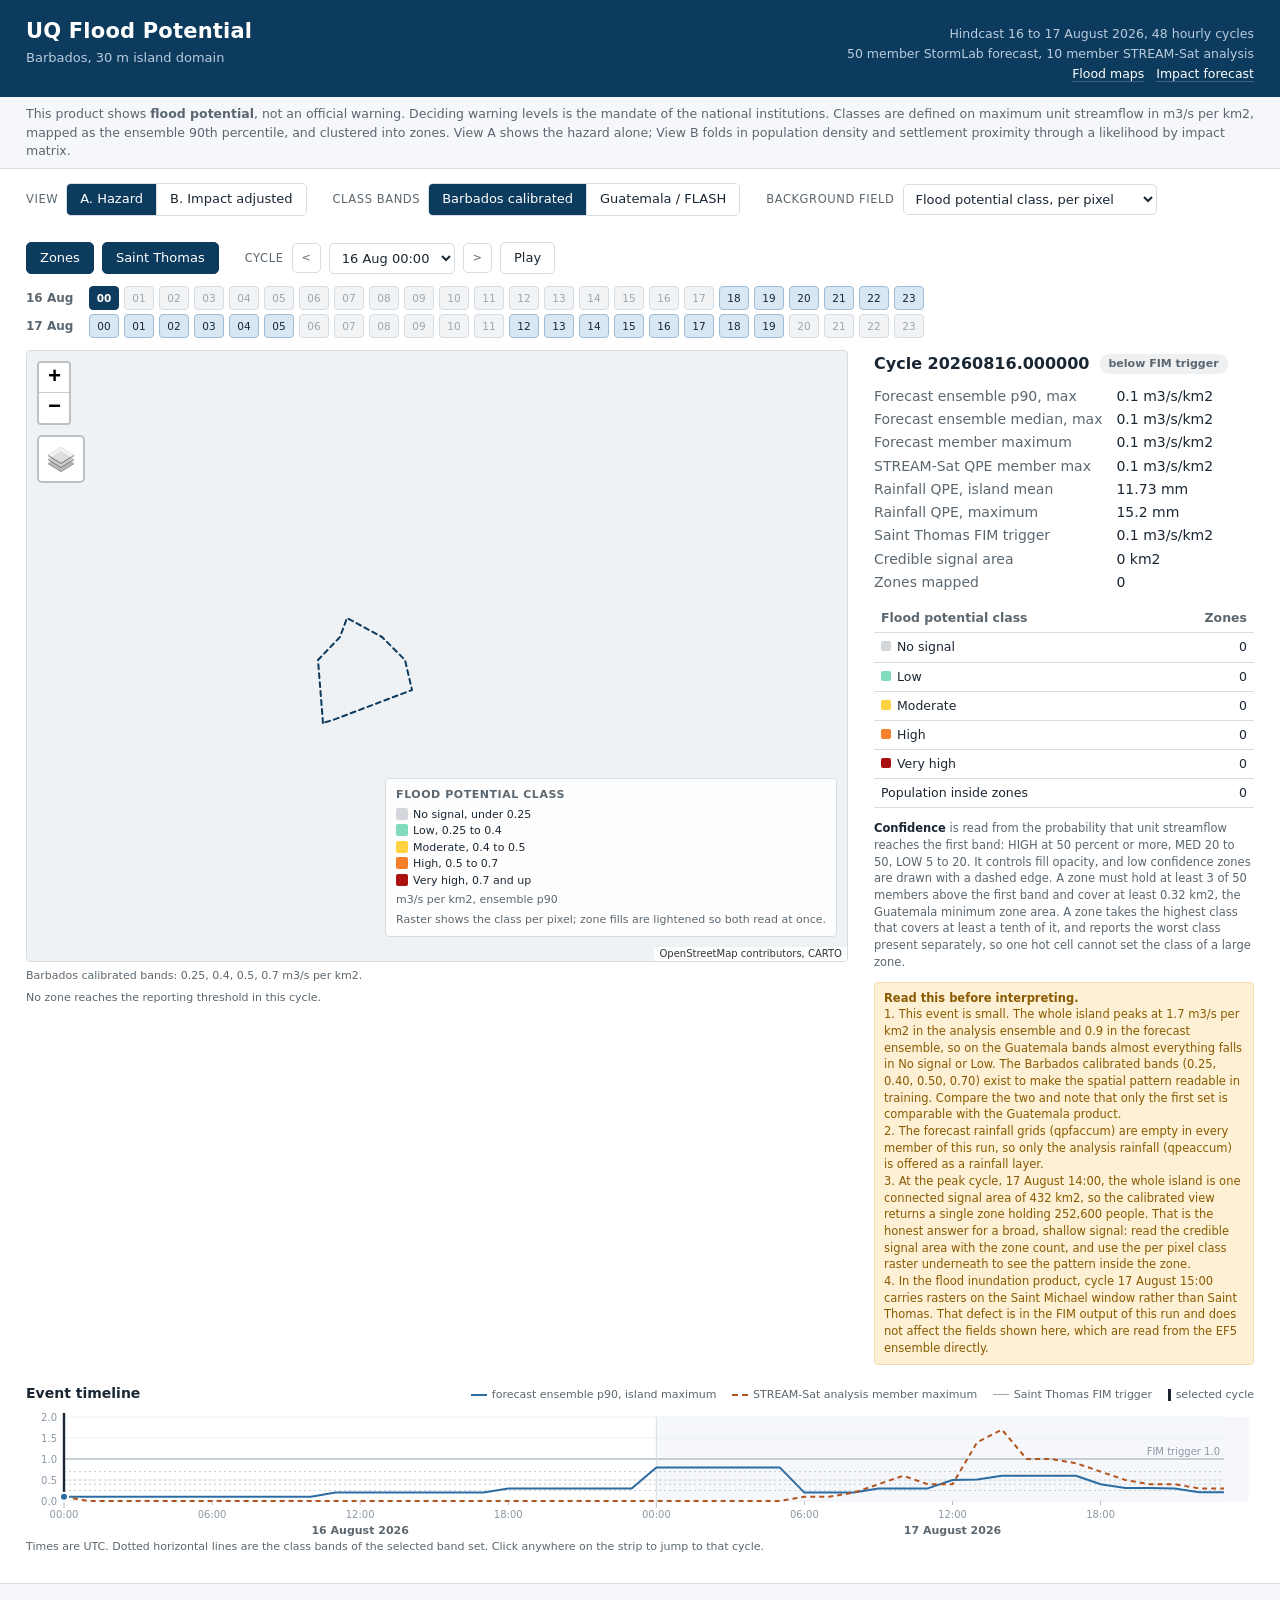
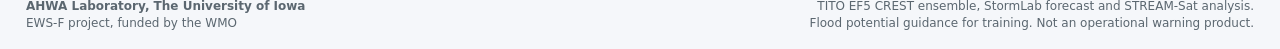
==== index.html @ b2991100 "UQ flood potential viewer, Barbados, hindcast 16 to 17 August 2026" ====
<!DOCTYPE html>
<html lang="en">
<head>
<meta charset="utf-8">
<meta name="viewport" content="width=device-width, initial-scale=1">
<title>UQ Flood Potential. Barbados</title>
<meta name="description" content="Uncertainty quantified flood potential for Barbados from the TITO EF5 ensemble, 16 to 17 August 2026, 30 m island domain. Hazard and impact adjusted views, ensemble percentiles, rainfall and STREAM-Sat analysis layers.">
<link rel="icon" href="data:image/svg+xml,%3Csvg xmlns='http://www.w3.org/2000/svg' viewBox='0 0 16 16'%3E%3Cpath d='M8 1L15 14H1z' fill='%23F4802A'/%3E%3C/svg%3E">
<link rel="stylesheet" href="assets/vendor/leaflet.css">
<link rel="stylesheet" href="assets/css/style.css">
</head>
<body>

<header class="site-head">
  <div class="wrap head-row">
    <div>
      <h1>UQ Flood Potential</h1>
      <p class="head-sub">Barbados, 30 m island domain</p>
    </div>
    <div class="head-meta">
      <span>Hindcast 16 to 17 August 2026, 48 hourly cycles</span>
      <span>50 member StormLab forecast, 10 member STREAM-Sat analysis</span>
      <span><a href="https://ahwalab.github.io/Barbados_fim/">Flood maps</a> &nbsp; <a href="https://ahwalab.github.io/Barbados_IFB/">Impact forecast</a></span>
    </div>
  </div>
</header>

<div class="context-band">
  <div class="wrap">
    This product shows <strong>flood potential</strong>, not an official warning. Deciding
    warning levels is the mandate of the national institutions. Classes are defined on maximum
    unit streamflow in m3/s per km2, mapped as the ensemble 90th percentile, and clustered into
    zones. View A shows the hazard alone; View B folds in population density and settlement
    proximity through a likelihood by impact matrix.
  </div>
</div>

<div class="wrap">
  <section class="controls" aria-label="View controls">
    <div class="ctl-group">
      <span class="ctl-label">View</span>
      <div class="seg" id="seg-view">
        <button data-v="A" class="on">A. Hazard</button>
        <button data-v="B">B. Impact adjusted</button>
      </div>
    </div>
    <div class="ctl-group">
      <span class="ctl-label">Class bands</span>
      <div class="seg" id="seg-band">
        <button data-b="bb" class="on">Barbados calibrated</button>
        <button data-b="gt">Guatemala / FLASH</button>
      </div>
    </div>
    <div class="ctl-group">
      <span class="ctl-label">Background field</span>
      <select id="fieldsel" class="picker" aria-label="Background raster field"></select>
    </div>
    <div class="ctl-group">
      <button class="toggle on" id="zonetoggle">Zones</button>
      <button class="toggle on" id="aoctoggle">Saint Thomas</button>
    </div>
    <div class="ctl-group">
      <span class="ctl-label">Cycle</span>
      <button class="step" id="prev" title="Previous cycle">&lt;</button>
      <select id="cycsel" class="picker" aria-label="Forecast cycle"></select>
      <button class="step" id="next" title="Next cycle">&gt;</button>
      <button class="toggle" id="play">Play</button>
    </div>
  </section>

  <section class="clock" id="clock" aria-label="Cycle picker by day and hour"></section>

  <main class="main">
    <div class="map-col">
      <div class="mapbox" id="mapbox"><div id="map"></div></div>
      <div class="map-caption" id="bandnote"></div>
      <div class="map-caption" id="zonecount"></div>
    </div>

    <aside class="side">
      <div class="cyc-head">
        <h2 id="cyctitle"></h2>
        <span class="badge" id="badge"></span>
      </div>
      <dl class="kv" id="kv"></dl>
      <table class="st" id="sttable"></table>
      <p class="note"><strong>Confidence</strong> is read from the probability that unit
        streamflow reaches the first band: HIGH at 50 percent or more, MED 20 to 50, LOW 5 to 20.
        It controls fill opacity, and low confidence zones are drawn with a dashed edge.
        A zone must hold at least 3 of 50 members above the first band and cover at least
        0.32 km2, the Guatemala minimum zone area. A zone takes the highest class that covers
        at least a tenth of it, and reports the worst class present separately, so one hot cell
        cannot set the class of a large zone.</p>
      <div class="flag">
        <strong>Read this before interpreting.</strong>
        <br>1. This event is small. The whole island peaks at 1.7 m3/s per km2 in the
        analysis ensemble and 0.9 in the forecast ensemble, so on the Guatemala bands almost
        everything falls in No signal or Low. The Barbados calibrated bands
        (0.25, 0.40, 0.50, 0.70) exist to make the spatial pattern readable in training.
        Compare the two and note that only the first set is comparable with the Guatemala
        product.
        <br>2. The forecast rainfall grids (qpfaccum) are empty in every member of this run,
        so only the analysis rainfall (qpeaccum) is offered as a rainfall layer.
        <br>3. At the peak cycle, 17 August 14:00, the whole island is one connected signal
        area of 432 km2, so the calibrated view returns a single zone holding 252,600 people.
        That is the honest answer for a broad, shallow signal: read the credible signal area
        with the zone count, and use the per pixel class raster underneath to see the pattern
        inside the zone.
        <br>4. In the flood inundation product, cycle 17 August 15:00 carries rasters on the
        Saint Michael window rather than Saint Thomas. That defect is in the FIM output of this
        run and does not affect the fields shown here, which are read from the EF5 ensemble
        directly.
      </div>
    </aside>
  </main>

  <section class="timeline">
    <div class="tl-head">
      <h3>Event timeline</h3>
      <span class="tl-key">
        <i class="k-line"></i>forecast ensemble p90, island maximum
        <i class="k-ss"></i>STREAM-Sat analysis member maximum
        <i class="k-trig"></i>Saint Thomas FIM trigger
        <i class="k-cur"></i>selected cycle
      </span>
    </div>
    <div class="stripwrap">
      <svg id="strip" role="img" aria-label="Maximum unit streamflow per forecast cycle"></svg>
      <div class="tooltip" id="tip" style="display:none"></div>
    </div>
    <div class="tl-cap">Times are UTC. Dotted horizontal lines are the class bands of the
      selected band set. Click anywhere on the strip to jump to that cycle.</div>
  </section>
</div>

<footer class="site-foot">
  <div class="wrap foot-row">
    <div>
      <strong>AHWA Laboratory, The University of Iowa</strong><br>
      EWS-F project, funded by the WMO
    </div>
    <div class="foot-right">
      TITO EF5 CREST ensemble, StormLab forecast and STREAM-Sat analysis.<br>
      Flood potential guidance for training. Not an operational warning product.
    </div>
  </div>
</footer>

<script src="assets/vendor/leaflet.js"></script>
<script src="assets/data/cycles.js"></script>
<script src="assets/js/app.js"></script>
</body>
</html>
---- assets/vendor/leaflet.css ----
/* required styles */

.leaflet-pane,
.leaflet-tile,
.leaflet-marker-icon,
.leaflet-marker-shadow,
.leaflet-tile-container,
.leaflet-pane > svg,
.leaflet-pane > canvas,
.leaflet-zoom-box,
.leaflet-image-layer,
.leaflet-layer {
	position: absolute;
	left: 0;
	top: 0;
	}
.leaflet-container {
	overflow: hidden;
	}
.leaflet-tile,
.leaflet-marker-icon,
.leaflet-marker-shadow {
	-webkit-user-select: none;
	   -moz-user-select: none;
	        user-select: none;
	  -webkit-user-drag: none;
	}
/* Prevents IE11 from highlighting tiles in blue */
.leaflet-tile::selection {
	background: transparent;
}
/* Safari renders non-retina tile on retina better with this, but Chrome is worse */
.leaflet-safari .leaflet-tile {
	image-rendering: -webkit-optimize-contrast;
	}
/* hack that prevents hw layers "stretching" when loading new tiles */
.leaflet-safari .leaflet-tile-container {
	width: 1600px;
	height: 1600px;
	-webkit-transform-origin: 0 0;
	}
.leaflet-marker-icon,
.leaflet-marker-shadow {
	display: block;
	}
/* .leaflet-container svg: reset svg max-width decleration shipped in Joomla! (joomla.org) 3.x */
/* .leaflet-container img: map is broken in FF if you have max-width: 100% on tiles */
.leaflet-container .leaflet-overlay-pane svg {
	max-width: none !important;
	max-height: none !important;
	}
.leaflet-container .leaflet-marker-pane img,
.leaflet-container .leaflet-shadow-pane img,
.leaflet-container .leaflet-tile-pane img,
.leaflet-container img.leaflet-image-layer,
.leaflet-container .leaflet-tile {
	max-width: none !important;
	max-height: none !important;
	width: auto;
	padding: 0;
	}

.leaflet-container img.leaflet-tile {
	/* See: https://bugs.chromium.org/p/chromium/issues/detail?id=600120 */
	mix-blend-mode: plus-lighter;
}

.leaflet-container.leaflet-touch-zoom {
	-ms-touch-action: pan-x pan-y;
	touch-action: pan-x pan-y;
	}
.leaflet-container.leaflet-touch-drag {
	-ms-touch-action: pinch-zoom;
	/* Fallback for FF which doesn't support pinch-zoom */
	touch-action: none;
	touch-action: pinch-zoom;
}
.leaflet-container.leaflet-touch-drag.leaflet-touch-zoom {
	-ms-touch-action: none;
	touch-action: none;
}
.leaflet-container {
	-webkit-tap-highlight-color: transparent;
}
.leaflet-container a {
	-webkit-tap-highlight-color: rgba(51, 181, 229, 0.4);
}
.leaflet-tile {
	filter: inherit;
	visibility: hidden;
	}
.leaflet-tile-loaded {
	visibility: inherit;
	}
.leaflet-zoom-box {
	width: 0;
	height: 0;
	-moz-box-sizing: border-box;
	     box-sizing: border-box;
	z-index: 800;
	}
/* workaround for https://bugzilla.mozilla.org/show_bug.cgi?id=888319 */
.leaflet-overlay-pane svg {
	-moz-user-select: none;
	}

.leaflet-pane         { z-index: 400; }

.leaflet-tile-pane    { z-index: 200; }
.leaflet-overlay-pane { z-index: 400; }
.leaflet-shadow-pane  { z-index: 500; }
.leaflet-marker-pane  { z-index: 600; }
.leaflet-tooltip-pane   { z-index: 650; }
.leaflet-popup-pane   { z-index: 700; }

.leaflet-map-pane canvas { z-index: 100; }
.leaflet-map-pane svg    { z-index: 200; }

.leaflet-vml-shape {
	width: 1px;
	height: 1px;
	}
.lvml {
	behavior: url(#default#VML);
	display: inline-block;
	position: absolute;
	}


/* control positioning */

.leaflet-control {
	position: relative;
	z-index: 800;
	pointer-events: visiblePainted; /* IE 9-10 doesn't have auto */
	pointer-events: auto;
	}
.leaflet-top,
.leaflet-bottom {
	position: absolute;
	z-index: 1000;
	pointer-events: none;
	}
.leaflet-top {
	top: 0;
	}
.leaflet-right {
	right: 0;
	}
.leaflet-bottom {
	bottom: 0;
	}
.leaflet-left {
	left: 0;
	}
.leaflet-control {
	float: left;
	clear: both;
	}
.leaflet-right .leaflet-control {
	float: right;
	}
.leaflet-top .leaflet-control {
	margin-top: 10px;
	}
.leaflet-bottom .leaflet-control {
	margin-bottom: 10px;
	}
.leaflet-left .leaflet-control {
	margin-left: 10px;
	}
.leaflet-right .leaflet-control {
	margin-right: 10px;
	}


/* zoom and fade animations */

.leaflet-fade-anim .leaflet-popup {
	opacity: 0;
	-webkit-transition: opacity 0.2s linear;
	   -moz-transition: opacity 0.2s linear;
	        transition: opacity 0.2s linear;
	}
.leaflet-fade-anim .leaflet-map-pane .leaflet-popup {
	opacity: 1;
	}
.leaflet-zoom-animated {
	-webkit-transform-origin: 0 0;
	    -ms-transform-origin: 0 0;
	        transform-origin: 0 0;
	}
svg.leaflet-zoom-animated {
	will-change: transform;
}

.leaflet-zoom-anim .leaflet-zoom-animated {
	-webkit-transition: -webkit-transform 0.25s cubic-bezier(0,0,0.25,1);
	   -moz-transition:    -moz-transform 0.25s cubic-bezier(0,0,0.25,1);
	        transition:         transform 0.25s cubic-bezier(0,0,0.25,1);
	}
.leaflet-zoom-anim .leaflet-tile,
.leaflet-pan-anim .leaflet-tile {
	-webkit-transition: none;
	   -moz-transition: none;
	        transition: none;
	}

.leaflet-zoom-anim .leaflet-zoom-hide {
	visibility: hidden;
	}


/* cursors */

.leaflet-interactive {
	cursor: pointer;
	}
.leaflet-grab {
	cursor: -webkit-grab;
	cursor:    -moz-grab;
	cursor:         grab;
	}
.leaflet-crosshair,
.leaflet-crosshair .leaflet-interactive {
	cursor: crosshair;
	}
.leaflet-popup-pane,
.leaflet-control {
	cursor: auto;
	}
.leaflet-dragging .leaflet-grab,
.leaflet-dragging .leaflet-grab .leaflet-interactive,
.leaflet-dragging .leaflet-marker-draggable {
	cursor: move;
	cursor: -webkit-grabbing;
	cursor:    -moz-grabbing;
	cursor:         grabbing;
	}

/* marker & overlays interactivity */
.leaflet-marker-icon,
.leaflet-marker-shadow,
.leaflet-image-layer,
.leaflet-pane > svg path,
.leaflet-tile-container {
	pointer-events: none;
	}

.leaflet-marker-icon.leaflet-interactive,
.leaflet-image-layer.leaflet-interactive,
.leaflet-pane > svg path.leaflet-interactive,
svg.leaflet-image-layer.leaflet-interactive path {
	pointer-events: visiblePainted; /* IE 9-10 doesn't have auto */
	pointer-events: auto;
	}

/* visual tweaks */

.leaflet-container {
	background: #ddd;
	outline-offset: 1px;
	}
.leaflet-container a {
	color: #0078A8;
	}
.leaflet-zoom-box {
	border: 2px dotted #38f;
	background: rgba(255,255,255,0.5);
	}


/* general typography */
.leaflet-container {
	font-family: "Helvetica Neue", Arial, Helvetica, sans-serif;
	font-size: 12px;
	font-size: 0.75rem;
	line-height: 1.5;
	}


/* general toolbar styles */

.leaflet-bar {
	box-shadow: 0 1px 5px rgba(0,0,0,0.65);
	border-radius: 4px;
	}
.leaflet-bar a {
	background-color: #fff;
	border-bottom: 1px solid #ccc;
	width: 26px;
	height: 26px;
	line-height: 26px;
	display: block;
	text-align: center;
	text-decoration: none;
	color: black;
	}
.leaflet-bar a,
.leaflet-control-layers-toggle {
	background-position: 50% 50%;
	background-repeat: no-repeat;
	display: block;
	}
.leaflet-bar a:hover,
.leaflet-bar a:focus {
	background-color: #f4f4f4;
	}
.leaflet-bar a:first-child {
	border-top-left-radius: 4px;
	border-top-right-radius: 4px;
	}
.leaflet-bar a:last-child {
	border-bottom-left-radius: 4px;
	border-bottom-right-radius: 4px;
	border-bottom: none;
	}
.leaflet-bar a.leaflet-disabled {
	cursor: default;
	background-color: #f4f4f4;
	color: #bbb;
	}

.leaflet-touch .leaflet-bar a {
	width: 30px;
	height: 30px;
	line-height: 30px;
	}
.leaflet-touch .leaflet-bar a:first-child {
	border-top-left-radius: 2px;
	border-top-right-radius: 2px;
	}
.leaflet-touch .leaflet-bar a:last-child {
	border-bottom-left-radius: 2px;
	border-bottom-right-radius: 2px;
	}

/* zoom control */

.leaflet-control-zoom-in,
.leaflet-control-zoom-out {
	font: bold 18px 'Lucida Console', Monaco, monospace;
	text-indent: 1px;
	}

.leaflet-touch .leaflet-control-zoom-in, .leaflet-touch .leaflet-control-zoom-out  {
	font-size: 22px;
	}


/* layers control */

.leaflet-control-layers {
	box-shadow: 0 1px 5px rgba(0,0,0,0.4);
	background: #fff;
	border-radius: 5px;
	}
.leaflet-control-layers-toggle {
	background-image: url(images/layers.png);
	width: 36px;
	height: 36px;
	}
.leaflet-retina .leaflet-control-layers-toggle {
	background-image: url(images/layers-2x.png);
	background-size: 26px 26px;
	}
.leaflet-touch .leaflet-control-layers-toggle {
	width: 44px;
	height: 44px;
	}
.leaflet-control-layers .leaflet-control-layers-list,
.leaflet-control-layers-expanded .leaflet-control-layers-toggle {
	display: none;
	}
.leaflet-control-layers-expanded .leaflet-control-layers-list {
	display: block;
	position: relative;
	}
.leaflet-control-layers-expanded {
	padding: 6px 10px 6px 6px;
	color: #333;
	background: #fff;
	}
.leaflet-control-layers-scrollbar {
	overflow-y: scroll;
	overflow-x: hidden;
	padding-right: 5px;
	}
.leaflet-control-layers-selector {
	margin-top: 2px;
	position: relative;
	top: 1px;
	}
.leaflet-control-layers label {
	display: block;
	font-size: 13px;
	font-size: 1.08333em;
	}
.leaflet-control-layers-separator {
	height: 0;
	border-top: 1px solid #ddd;
	margin: 5px -10px 5px -6px;
	}

/* Default icon URLs */
.leaflet-default-icon-path { /* used only in path-guessing heuristic, see L.Icon.Default */
	background-image: url(images/marker-icon.png);
	}


/* attribution and scale controls */

.leaflet-container .leaflet-control-attribution {
	background: #fff;
	background: rgba(255, 255, 255, 0.8);
	margin: 0;
	}
.leaflet-control-attribution,
.leaflet-control-scale-line {
	padding: 0 5px;
	color: #333;
	line-height: 1.4;
	}
.leaflet-control-attribution a {
	text-decoration: none;
	}
.leaflet-control-attribution a:hover,
.leaflet-control-attribution a:focus {
	text-decoration: underline;
	}
.leaflet-attribution-flag {
	display: inline !important;
	vertical-align: baseline !important;
	width: 1em;
	height: 0.6669em;
	}
.leaflet-left .leaflet-control-scale {
	margin-left: 5px;
	}
.leaflet-bottom .leaflet-control-scale {
	margin-bottom: 5px;
	}
.leaflet-control-scale-line {
	border: 2px solid #777;
	border-top: none;
	line-height: 1.1;
	padding: 2px 5px 1px;
	white-space: nowrap;
	-moz-box-sizing: border-box;
	     box-sizing: border-box;
	background: rgba(255, 255, 255, 0.8);
	text-shadow: 1px 1px #fff;
	}
.leaflet-control-scale-line:not(:first-child) {
	border-top: 2px solid #777;
	border-bottom: none;
	margin-top: -2px;
	}
.leaflet-control-scale-line:not(:first-child):not(:last-child) {
	border-bottom: 2px solid #777;
	}

.leaflet-touch .leaflet-control-attribution,
.leaflet-touch .leaflet-control-layers,
.leaflet-touch .leaflet-bar {
	box-shadow: none;
	}
.leaflet-touch .leaflet-control-layers,
.leaflet-touch .leaflet-bar {
	border: 2px solid rgba(0,0,0,0.2);
	background-clip: padding-box;
	}


/* popup */

.leaflet-popup {
	position: absolute;
	text-align: center;
	margin-bottom: 20px;
	}
.leaflet-popup-content-wrapper {
	padding: 1px;
	text-align: left;
	border-radius: 12px;
	}
.leaflet-popup-content {
	margin: 13px 24px 13px 20px;
	line-height: 1.3;
	font-size: 13px;
	font-size: 1.08333em;
	min-height: 1px;
	}
.leaflet-popup-content p {
	margin: 17px 0;
	margin: 1.3em 0;
	}
.leaflet-popup-tip-container {
	width: 40px;
	height: 20px;
	position: absolute;
	left: 50%;
	margin-top: -1px;
	margin-left: -20px;
	overflow: hidden;
	pointer-events: none;
	}
.leaflet-popup-tip {
	width: 17px;
	height: 17px;
	padding: 1px;

	margin: -10px auto 0;
	pointer-events: auto;

	-webkit-transform: rotate(45deg);
	   -moz-transform: rotate(45deg);
	    -ms-transform: rotate(45deg);
	        transform: rotate(45deg);
	}
.leaflet-popup-content-wrapper,
.leaflet-popup-tip {
	background: white;
	color: #333;
	box-shadow: 0 3px 14px rgba(0,0,0,0.4);
	}
.leaflet-container a.leaflet-popup-close-button {
	position: absolute;
	top: 0;
	right: 0;
	border: none;
	text-align: center;
	width: 24px;
	height: 24px;
	font: 16px/24px Tahoma, Verdana, sans-serif;
	color: #757575;
	text-decoration: none;
	background: transparent;
	}
.leaflet-container a.leaflet-popup-close-button:hover,
.leaflet-container a.leaflet-popup-close-button:focus {
	color: #585858;
	}
.leaflet-popup-scrolled {
	overflow: auto;
	}

.leaflet-oldie .leaflet-popup-content-wrapper {
	-ms-zoom: 1;
	}
.leaflet-oldie .leaflet-popup-tip {
	width: 24px;
	margin: 0 auto;

	-ms-filter: "progid:DXImageTransform.Microsoft.Matrix(M11=0.70710678, M12=0.70710678, M21=-0.70710678, M22=0.70710678)";
	filter: progid:DXImageTransform.Microsoft.Matrix(M11=0.70710678, M12=0.70710678, M21=-0.70710678, M22=0.70710678);
	}

.leaflet-oldie .leaflet-control-zoom,
.leaflet-oldie .leaflet-control-layers,
.leaflet-oldie .leaflet-popup-content-wrapper,
.leaflet-oldie .leaflet-popup-tip {
	border: 1px solid #999;
	}


/* div icon */

.leaflet-div-icon {
	background: #fff;
	border: 1px solid #666;
	}


/* Tooltip */
/* Base styles for the element that has a tooltip */
.leaflet-tooltip {
	position: absolute;
	padding: 6px;
	background-color: #fff;
	border: 1px solid #fff;
	border-radius: 3px;
	color: #222;
	white-space: nowrap;
	-webkit-user-select: none;
	-moz-user-select: none;
	-ms-user-select: none;
	user-select: none;
	pointer-events: none;
	box-shadow: 0 1px 3px rgba(0,0,0,0.4);
	}
.leaflet-tooltip.leaflet-interactive {
	cursor: pointer;
	pointer-events: auto;
	}
.leaflet-tooltip-top:before,
.leaflet-tooltip-bottom:before,
.leaflet-tooltip-left:before,
.leaflet-tooltip-right:before {
	position: absolute;
	pointer-events: none;
	border: 6px solid transparent;
	background: transparent;
	content: "";
	}

/* Directions */

.leaflet-tooltip-bottom {
	margin-top: 6px;
}
.leaflet-tooltip-top {
	margin-top: -6px;
}
.leaflet-tooltip-bottom:before,
.leaflet-tooltip-top:before {
	left: 50%;
	margin-left: -6px;
	}
.leaflet-tooltip-top:before {
	bottom: 0;
	margin-bottom: -12px;
	border-top-color: #fff;
	}
.leaflet-tooltip-bottom:before {
	top: 0;
	margin-top: -12px;
	margin-left: -6px;
	border-bottom-color: #fff;
	}
.leaflet-tooltip-left {
	margin-left: -6px;
}
.leaflet-tooltip-right {
	margin-left: 6px;
}
.leaflet-tooltip-left:before,
.leaflet-tooltip-right:before {
	top: 50%;
	margin-top: -6px;
	}
.leaflet-tooltip-left:before {
	right: 0;
	margin-right: -12px;
	border-left-color: #fff;
	}
.leaflet-tooltip-right:before {
	left: 0;
	margin-left: -12px;
	border-right-color: #fff;
	}

/* Printing */

@media print {
	/* Prevent printers from removing background-images of controls. */
	.leaflet-control {
		-webkit-print-color-adjust: exact;
		print-color-adjust: exact;
		}
	}
---- assets/css/style.css ----
/* Barbados viewers. Plain, quiet design: the maps carry the color.
   Shared base stylesheet, copied into each of the three viewer folders. */

:root {
  --navy: #0d3b5e;
  --blue: #2b6ca3;
  --ink: #1a2733;
  --mute: #5b6770;
  --line: #d4dce4;
  --panel: #f5f7fa;
  --surface: #ffffff;
  --wet: #d9e7f3;
  --wet-line: #9dbcd8;
}

* { box-sizing: border-box; }

body {
  margin: 0;
  font-family: "Segoe UI", system-ui, -apple-system, Roboto, "Helvetica Neue", Arial, sans-serif;
  color: var(--ink);
  background: var(--surface);
  font-size: 14px;
  line-height: 1.45;
}

.wrap { max-width: 1440px; margin: 0 auto; padding: 0 26px; }

/* header */
.site-head { background: var(--navy); color: #fff; }
.head-row { display: flex; justify-content: space-between; align-items: baseline;
  gap: 18px; flex-wrap: wrap; padding-top: 16px; padding-bottom: 14px; }
.site-head h1 { margin: 0; font-size: 21px; font-weight: 600; letter-spacing: 0.2px; }
.head-sub { margin: 3px 0 0; font-size: 13px; color: #b9cbdc; }
.head-meta { text-align: right; font-size: 12.5px; color: #b9cbdc; display: flex;
  flex-direction: column; gap: 2px; }
.head-meta a { color: #fff; text-decoration: none; border-bottom: 1px solid #3d6485; }
.head-meta a:hover { border-color: #fff; }

.context-band { background: var(--panel); border-bottom: 1px solid var(--line);
  font-size: 12.5px; color: var(--mute); }
.context-band .wrap { padding-top: 8px; padding-bottom: 8px; }

/* controls */
.controls { display: flex; gap: 26px; align-items: center; flex-wrap: wrap;
  padding: 14px 0 10px; }
.ctl-group { display: flex; gap: 8px; align-items: center; }
.ctl-label { font-size: 11.5px; color: var(--mute); text-transform: uppercase;
  letter-spacing: 0.05em; }
.seg { display: inline-flex; border: 1px solid var(--line); border-radius: 5px; overflow: hidden; }
.seg button { border: 0; background: var(--surface); color: var(--ink); padding: 6px 13px;
  font: inherit; font-size: 13px; cursor: pointer; border-right: 1px solid var(--line); }
.seg button:last-child { border-right: 0; }
.seg button:hover { background: var(--panel); }
.seg button.on { background: var(--navy); color: #fff; }
.seg button:disabled { color: #b3bcc4; cursor: not-allowed; background: #fafbfc; }
.toggle, .step { border: 1px solid var(--line); background: var(--surface); color: var(--ink);
  padding: 6px 13px; border-radius: 5px; font: inherit; font-size: 13px; cursor: pointer; }
.toggle:hover, .step:hover { background: var(--panel); }
.toggle.on { background: var(--navy); border-color: var(--navy); color: #fff; }
.toggle.muted { color: #8b98a5; }
.step { padding: 6px 9px; font-size: 11px; color: var(--mute); }
select.picker { border: 1px solid var(--line); border-radius: 5px; padding: 6px 8px;
  font: inherit; font-size: 13px; background: var(--surface); color: var(--ink); }

/* day and hour picker */
.clock { padding: 2px 0 8px; }
.dayrow { display: flex; align-items: center; gap: 5px; margin-bottom: 4px; }
.dayrow .day { width: 58px; font-size: 12px; color: var(--mute); font-weight: 600; }
.chip { width: 30px; height: 24px; border: 1px solid var(--line); border-radius: 4px;
  font-size: 10.5px; display: flex; align-items: center; justify-content: center;
  cursor: pointer; background: var(--surface); user-select: none; }
.chip:hover { border-color: var(--blue); }
.chip.quiet { background: #f1f3f5; color: #9aa7b3; }
.chip.wet { background: var(--wet); border-color: var(--wet-line); }
.chip.sel { background: var(--navy); border-color: var(--navy); color: #fff; font-weight: 700; }
.chip.gap { visibility: hidden; }

/* main layout */
.main { display: flex; gap: 26px; align-items: flex-start; padding-bottom: 6px; }
.map-col { flex: 1 1 620px; min-width: 380px; }
.mapbox { position: relative; border: 1px solid var(--line); border-radius: 4px;
  overflow: hidden; background: #eef2f5; height: min(68vh, 720px); }
#map { position: absolute; inset: 0; }
.quiet-msg { position: absolute; inset: 0; z-index: 500; display: flex; align-items: center;
  justify-content: center; color: var(--mute); font-size: 15px;
  background: rgba(244,246,248,0.93); padding: 0 30px; text-align: center; }
.map-caption { font-size: 11px; color: var(--mute); margin-top: 6px; }

/* side panel */
.side { flex: 0 1 380px; min-width: 300px; }
.cyc-head { display: flex; align-items: center; gap: 10px; margin: 2px 0 10px; }
.cyc-head h2 { font-size: 16px; margin: 0; font-weight: 600; }
.badge { font-size: 11px; padding: 2px 9px; border-radius: 9px; font-weight: 600; }
.badge.trig { background: #e3edf6; color: var(--navy); }
.badge.quiet { background: #eef0f2; color: var(--mute); }
.badge.warn { background: #fdf0d5; color: #8a5b00; }
.kv { display: grid; grid-template-columns: auto 1fr; gap: 3px 14px; margin: 0 0 12px; }
.kv dt { color: var(--mute); }
.kv dd { margin: 0; font-variant-numeric: tabular-nums; }
table.st { border-collapse: collapse; width: 100%; font-size: 12.5px; margin-bottom: 12px; }
table.st th, table.st td { border-bottom: 1px solid var(--line); padding: 5px 7px;
  text-align: right; font-variant-numeric: tabular-nums; }
table.st th:first-child, table.st td:first-child { text-align: left; }
table.st th { color: var(--mute); font-weight: 600; }
table.st tr.on td { background: var(--panel); font-weight: 600; }
.legend { display: flex; gap: 10px; flex-wrap: wrap; font-size: 11px; color: var(--mute);
  margin-bottom: 8px; }
.legend i { display: inline-block; width: 11px; height: 11px; border-radius: 2px;
  margin-right: 4px; vertical-align: -1px; }
.legend i.ring { border: 2px solid #111; background: #fff; border-radius: 50%;
  width: 8px; height: 8px; }
.legend i.dash { border-top: 2px dashed #0d3b5e; height: 0; width: 16px; border-radius: 0;
  vertical-align: 3px; }
.note { font-size: 11.5px; color: var(--mute); margin-top: 10px; }
.note strong { color: var(--ink); }
.flag { font-size: 11.5px; color: #8a5b00; background: #fdf0d5; border: 1px solid #f0dcae;
  border-radius: 4px; padding: 7px 9px; margin-top: 10px; }

/* timeline */
.timeline { padding: 12px 0 20px; }
.tl-head { display: flex; justify-content: space-between; align-items: baseline;
  gap: 14px; flex-wrap: wrap; margin-bottom: 4px; }
.tl-head h3 { font-size: 14px; margin: 0; font-weight: 600; }
.tl-key { font-size: 11px; color: var(--mute); }
.tl-key i { display: inline-block; vertical-align: middle; margin: 0 5px 0 12px; }
.tl-key i.k-line { width: 16px; height: 0; border-top: 2px solid var(--blue); }
.tl-key i.k-ss { width: 16px; height: 0; border-top: 2px dashed #b3541e; }
.tl-key i.k-trig { width: 16px; height: 0; border-top: 1px solid #9aa7b3; }
.tl-key i.k-cur { width: 0; height: 12px; border-left: 3px solid var(--ink); }
.stripwrap { position: relative; }
svg#strip { width: 100%; height: 130px; display: block; cursor: pointer; }
.tooltip { position: absolute; background: var(--ink); color: #fff; font-size: 11.5px;
  padding: 5px 9px; border-radius: 4px; pointer-events: none; white-space: nowrap;
  transform: translate(-50%, -110%); z-index: 900; }
.tl-cap { font-size: 11px; color: var(--mute); margin-top: 2px; }

/* footer */
.site-foot { border-top: 1px solid var(--line); background: var(--panel);
  margin-top: 8px; font-size: 12px; color: var(--mute); }
.foot-row { display: flex; justify-content: space-between; gap: 18px; flex-wrap: wrap;
  padding-top: 14px; padding-bottom: 16px; }
.foot-right { text-align: right; }

/* landing page */
.landing-body { display: flex; flex-direction: column; min-height: 100vh; }
.landing { flex: 1 0 auto; padding-top: 34px; padding-bottom: 30px; max-width: 1080px; }
.landing-intro { font-size: 15px; color: var(--ink); margin: 0 0 22px; max-width: 820px; }
.portal-grid { display: flex; gap: 22px; flex-wrap: wrap; margin: 8px 0 22px; }
.portal-card { flex: 1 1 300px; border: 1px solid var(--line); border-radius: 6px;
  padding: 22px 24px 18px; text-decoration: none; color: var(--ink);
  background: var(--surface); display: flex; flex-direction: column; gap: 7px; }
.portal-card:hover { border-color: var(--blue); background: #fbfcfe; }
.portal-lang { font-size: 12px; color: var(--mute); text-transform: uppercase;
  letter-spacing: 0.08em; font-weight: 600; }
.portal-title { font-size: 19px; font-weight: 600; color: var(--navy); }
.portal-desc { font-size: 13px; color: var(--mute); }
.portal-go { margin-top: 10px; align-self: flex-start; background: var(--navy);
  color: #fff; font-size: 13px; font-weight: 600; padding: 7px 22px; border-radius: 5px; }
.portal-card:hover .portal-go { background: var(--blue); }
.landing-note { font-size: 12px; color: var(--mute); max-width: 860px; }
.landing-foot { margin-top: 0; }
.doc { max-width: 860px; }
.doc h2 { font-size: 17px; margin: 26px 0 6px; }
.doc h3 { font-size: 14px; margin: 18px 0 4px; }
.doc table { border-collapse: collapse; width: 100%; font-size: 13px; margin: 10px 0; }
.doc th, .doc td { border: 1px solid var(--line); padding: 5px 8px; text-align: left; }
.doc th { background: var(--panel); font-weight: 600; }

/* leaflet trims, ASCII only in the interface */
.leaflet-container { font-family: inherit; font-size: 12px; background: #eef2f5; }
.leaflet-control-attribution { font-size: 10px; }
.leaflet-popup-content { margin: 10px 12px; font-size: 12.5px; }
.leaflet-popup-content b { color: var(--navy); }
.leaflet-popup-content table { border-collapse: collapse; margin-top: 5px; }
.leaflet-popup-content td { padding: 1px 8px 1px 0; }
.map-legend { background: rgba(255,255,255,0.92); padding: 8px 10px; border-radius: 4px;
  border: 1px solid var(--line); font-size: 11px; line-height: 1.5; color: var(--ink); }
.map-legend b { display: block; margin-bottom: 3px; font-size: 11px; color: var(--mute);
  text-transform: uppercase; letter-spacing: 0.05em; }
.map-legend i { display: inline-block; width: 12px; height: 12px; margin-right: 5px;
  vertical-align: -2px; border-radius: 2px; }

@media (max-width: 980px) {
  .main { flex-direction: column; }
  .map-col, .side { width: 100%; max-width: none; }
  .head-meta, .foot-right { text-align: left; }
}

/* keep 30 m cells crisp when zoomed in */
img.leaflet-image-layer { image-rendering: pixelated; image-rendering: crisp-edges; }
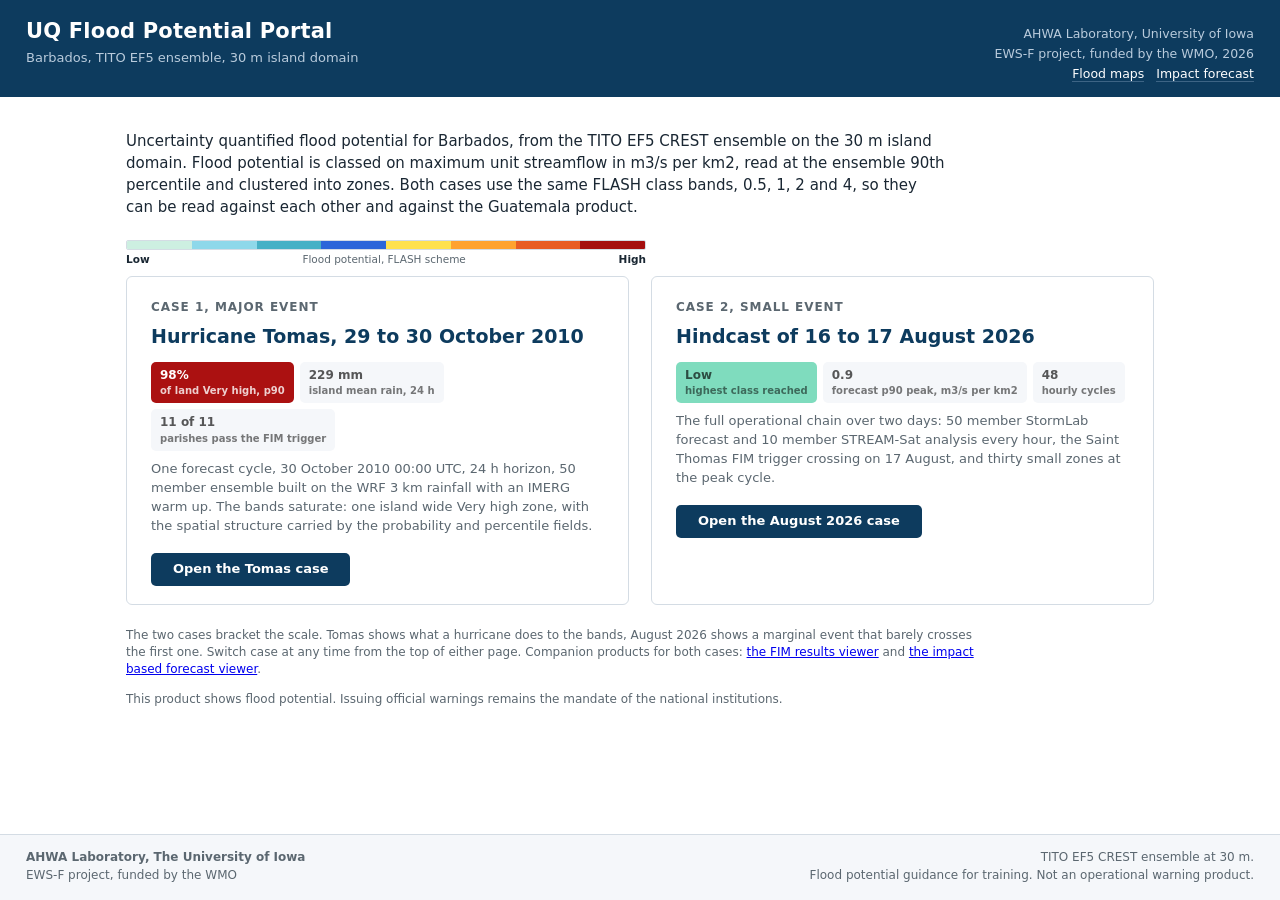
==== commit 0c26c4b5: "Two event site: Hurricane Tomas 2010 added, August 2026 kept, FLASH scale for both" ====
--- a/index.html
+++ b/index.html
@@ -3,151 +3,103 @@
 <head>
 <meta charset="utf-8">
 <meta name="viewport" content="width=device-width, initial-scale=1">
-<title>UQ Flood Potential. Barbados</title>
-<meta name="description" content="Uncertainty quantified flood potential for Barbados from the TITO EF5 ensemble, 16 to 17 August 2026, 30 m island domain. Hazard and impact adjusted views, ensemble percentiles, rainfall and STREAM-Sat analysis layers.">
+<title>UQ Flood Potential Portal. Barbados</title>
+<meta name="description" content="Uncertainty quantified flood potential products for Barbados from the TITO EF5 ensemble at 30 m. Two demonstration cases: the hindcast of 16 to 17 August 2026 and Hurricane Tomas, 29 to 30 October 2010.">
 <link rel="icon" href="data:image/svg+xml,%3Csvg xmlns='http://www.w3.org/2000/svg' viewBox='0 0 16 16'%3E%3Cpath d='M8 1L15 14H1z' fill='%23F4802A'/%3E%3C/svg%3E">
-<link rel="stylesheet" href="assets/vendor/leaflet.css">
 <link rel="stylesheet" href="assets/css/style.css">
+<script>
+/* Links saved before the site carried two events point at the August 2026 cycles.
+   Forward them to that event so they keep working. */
+if (location.hash && location.hash.indexOf("c=2026") !== -1) {
+  location.replace("aug2026/" + location.hash);
+}
+</script>
 </head>
-<body>
+<body class="landing-body">
 
 <header class="site-head">
   <div class="wrap head-row">
     <div>
-      <h1>UQ Flood Potential</h1>
-      <p class="head-sub">Barbados, 30 m island domain</p>
+      <h1>UQ Flood Potential Portal</h1>
+      <p class="head-sub">Barbados, TITO EF5 ensemble, 30 m island domain</p>
     </div>
     <div class="head-meta">
-      <span>Hindcast 16 to 17 August 2026, 48 hourly cycles</span>
-      <span>50 member StormLab forecast, 10 member STREAM-Sat analysis</span>
+      <span>AHWA Laboratory, University of Iowa</span>
+      <span>EWS-F project, funded by the WMO, 2026</span>
       <span><a href="https://ahwalab.github.io/Barbados_fim/">Flood maps</a> &nbsp; <a href="https://ahwalab.github.io/Barbados_IFB/">Impact forecast</a></span>
     </div>
   </div>
 </header>
 
-<div class="context-band">
-  <div class="wrap">
-    This product shows <strong>flood potential</strong>, not an official warning. Deciding
-    warning levels is the mandate of the national institutions. Classes are defined on maximum
-    unit streamflow in m3/s per km2, mapped as the ensemble 90th percentile, and clustered into
-    zones. View A shows the hazard alone; View B folds in population density and settlement
-    proximity through a likelihood by impact matrix.
+<div class="wrap landing">
+  <p class="landing-intro">
+    Uncertainty quantified flood potential for Barbados, from the TITO EF5 CREST ensemble on the
+    30 m island domain. Flood potential is classed on maximum unit streamflow in m3/s per km2,
+    read at the ensemble 90th percentile and clustered into zones. Both cases use the same
+    FLASH class bands, 0.5, 1, 2 and 4, so they can be read against each other and against
+    the Guatemala product.
+  </p>
+
+  <div class="flashbar">
+    <div style="background:#CDEFE1"></div><div style="background:#8ED8EA"></div><div style="background:#46B0C6"></div><div style="background:#2B66D9"></div>
+    <div style="background:#FFE14D"></div><div style="background:#FFA22E"></div><div style="background:#E85C22"></div><div style="background:#A50F0F"></div>
   </div>
+  <div class="flashlabels"><b>Low</b><span>Flood potential, FLASH scheme</span><b>High</b></div>
+
+  <div class="portal-grid">
+    <a class="portal-card" href="tomas2010/" id="card-tomas">
+      <span class="portal-lang">Case 1, major event</span>
+      <span class="portal-title">Hurricane Tomas, 29 to 30 October 2010</span>
+      <span class="stats">
+        <span class="stat" style="background:#AB1111;color:#fff">98%<small>of land Very high, p90</small></span>
+        <span class="stat">229 mm<small>island mean rain, 24 h</small></span>
+        <span class="stat">11 of 11<small>parishes pass the FIM trigger</small></span>
+      </span>
+      <span class="portal-desc">One forecast cycle, 30 October 2010 00:00 UTC, 24 h horizon,
+        50 member ensemble built on the WRF 3 km rainfall with an IMERG warm up. The bands
+        saturate: one island wide Very high zone, with the spatial structure carried by the
+        probability and percentile fields.</span>
+      <span class="portal-go">Open the Tomas case</span>
+    </a>
+    <a class="portal-card" href="aug2026/" id="card-aug">
+      <span class="portal-lang">Case 2, small event</span>
+      <span class="portal-title">Hindcast of 16 to 17 August 2026</span>
+      <span class="stats">
+        <span class="stat" style="background:#7FDCBE">Low<small>highest class reached</small></span>
+        <span class="stat">0.9<small>forecast p90 peak, m3/s per km2</small></span>
+        <span class="stat">48<small>hourly cycles</small></span>
+      </span>
+      <span class="portal-desc">The full operational chain over two days: 50 member StormLab
+        forecast and 10 member STREAM-Sat analysis every hour, the Saint Thomas FIM trigger
+        crossing on 17 August, and thirty small zones at the peak cycle.</span>
+      <span class="portal-go">Open the August 2026 case</span>
+    </a>
+  </div>
+
+  <p class="landing-note">
+    The two cases bracket the scale. Tomas shows what a hurricane does to the bands, August 2026
+    shows a marginal event that barely crosses the first one. Switch case at any time from the
+    top of either page. Companion products for both cases:
+    <a href="https://ahwalab.github.io/Barbados_fim/">the FIM results viewer</a> and
+    <a href="https://ahwalab.github.io/Barbados_IFB/">the impact based forecast viewer</a>.
+  </p>
+  <p class="landing-note">
+    This product shows flood potential. Issuing official warnings remains the mandate of the
+    national institutions.
+  </p>
 </div>
 
-<div class="wrap">
-  <section class="controls" aria-label="View controls">
-    <div class="ctl-group">
-      <span class="ctl-label">View</span>
-      <div class="seg" id="seg-view">
-        <button data-v="A" class="on">A. Hazard</button>
-        <button data-v="B">B. Impact adjusted</button>
-      </div>
-    </div>
-    <div class="ctl-group">
-      <span class="ctl-label">Class bands</span>
-      <div class="seg" id="seg-band">
-        <button data-b="bb" class="on">Barbados calibrated</button>
-        <button data-b="gt">Guatemala / FLASH</button>
-      </div>
-    </div>
-    <div class="ctl-group">
-      <span class="ctl-label">Background field</span>
-      <select id="fieldsel" class="picker" aria-label="Background raster field"></select>
-    </div>
-    <div class="ctl-group">
-      <button class="toggle on" id="zonetoggle">Zones</button>
-      <button class="toggle on" id="aoctoggle">Saint Thomas</button>
-    </div>
-    <div class="ctl-group">
-      <span class="ctl-label">Cycle</span>
-      <button class="step" id="prev" title="Previous cycle">&lt;</button>
-      <select id="cycsel" class="picker" aria-label="Forecast cycle"></select>
-      <button class="step" id="next" title="Next cycle">&gt;</button>
-      <button class="toggle" id="play">Play</button>
-    </div>
-  </section>
-
-  <section class="clock" id="clock" aria-label="Cycle picker by day and hour"></section>
-
-  <main class="main">
-    <div class="map-col">
-      <div class="mapbox" id="mapbox"><div id="map"></div></div>
-      <div class="map-caption" id="bandnote"></div>
-      <div class="map-caption" id="zonecount"></div>
-    </div>
-
-    <aside class="side">
-      <div class="cyc-head">
-        <h2 id="cyctitle"></h2>
-        <span class="badge" id="badge"></span>
-      </div>
-      <dl class="kv" id="kv"></dl>
-      <table class="st" id="sttable"></table>
-      <p class="note"><strong>Confidence</strong> is read from the probability that unit
-        streamflow reaches the first band: HIGH at 50 percent or more, MED 20 to 50, LOW 5 to 20.
-        It controls fill opacity, and low confidence zones are drawn with a dashed edge.
-        A zone must hold at least 3 of 50 members above the first band and cover at least
-        0.32 km2, the Guatemala minimum zone area. A zone takes the highest class that covers
-        at least a tenth of it, and reports the worst class present separately, so one hot cell
-        cannot set the class of a large zone.</p>
-      <div class="flag">
-        <strong>Read this before interpreting.</strong>
-        <br>1. This event is small. The whole island peaks at 1.7 m3/s per km2 in the
-        analysis ensemble and 0.9 in the forecast ensemble, so on the Guatemala bands almost
-        everything falls in No signal or Low. The Barbados calibrated bands
-        (0.25, 0.40, 0.50, 0.70) exist to make the spatial pattern readable in training.
-        Compare the two and note that only the first set is comparable with the Guatemala
-        product.
-        <br>2. The forecast rainfall grids (qpfaccum) are empty in every member of this run,
-        so only the analysis rainfall (qpeaccum) is offered as a rainfall layer.
-        <br>3. At the peak cycle, 17 August 14:00, the whole island is one connected signal
-        area of 432 km2, so the calibrated view returns a single zone holding 252,600 people.
-        That is the honest answer for a broad, shallow signal: read the credible signal area
-        with the zone count, and use the per pixel class raster underneath to see the pattern
-        inside the zone.
-        <br>4. In the flood inundation product, cycle 17 August 15:00 carries rasters on the
-        Saint Michael window rather than Saint Thomas. That defect is in the FIM output of this
-        run and does not affect the fields shown here, which are read from the EF5 ensemble
-        directly.
-      </div>
-    </aside>
-  </main>
-
-  <section class="timeline">
-    <div class="tl-head">
-      <h3>Event timeline</h3>
-      <span class="tl-key">
-        <i class="k-line"></i>forecast ensemble p90, island maximum
-        <i class="k-ss"></i>STREAM-Sat analysis member maximum
-        <i class="k-trig"></i>Saint Thomas FIM trigger
-        <i class="k-cur"></i>selected cycle
-      </span>
-    </div>
-    <div class="stripwrap">
-      <svg id="strip" role="img" aria-label="Maximum unit streamflow per forecast cycle"></svg>
-      <div class="tooltip" id="tip" style="display:none"></div>
-    </div>
-    <div class="tl-cap">Times are UTC. Dotted horizontal lines are the class bands of the
-      selected band set. Click anywhere on the strip to jump to that cycle.</div>
-  </section>
-</div>
-
-<footer class="site-foot">
+<footer class="site-foot landing-foot">
   <div class="wrap foot-row">
     <div>
       <strong>AHWA Laboratory, The University of Iowa</strong><br>
       EWS-F project, funded by the WMO
     </div>
     <div class="foot-right">
-      TITO EF5 CREST ensemble, StormLab forecast and STREAM-Sat analysis.<br>
+      TITO EF5 CREST ensemble at 30 m.<br>
       Flood potential guidance for training. Not an operational warning product.
     </div>
   </div>
 </footer>
-
-<script src="assets/vendor/leaflet.js"></script>
-<script src="assets/data/cycles.js"></script>
-<script src="assets/js/app.js"></script>
 </body>
 </html>
--- a/assets/css/style.css
+++ b/assets/css/style.css
@@ -189,3 +189,57 @@
 
 /* keep 30 m cells crisp when zoomed in */
 img.leaflet-image-layer { image-rendering: pixelated; image-rendering: crisp-edges; }
+
+/* additions for the two event site, September 2026 */
+.eventtag { font-size: 11.5px; color: var(--mute); border: 1px solid var(--line);
+  border-left: 3px solid var(--blue); padding: 4px 10px; background: #fbfcfd; border-radius: 3px; }
+.flashbar { height: 12px; display: flex; border-radius: 2px; overflow: hidden;
+  border: 1px solid var(--line); margin: 4px 0 2px; }
+.flashbar div { flex: 1; }
+.flashlabels { display: flex; justify-content: space-between; font-size: 10.5px;
+  color: var(--mute); margin: 0 0 6px; }
+.flashlabels b { color: var(--ink); font-weight: 600; }
+.rampbox { display: flex; height: 11px; border-radius: 2px; overflow: hidden;
+  border: 1px solid var(--line); margin-top: 3px; }
+.rampbox div { flex: 1; }
+.ramplab { display: flex; font-size: 9.5px; color: var(--mute); margin-top: 1px; }
+.ramplab span { flex: 1; text-align: left; }
+.ramplab span.last { text-align: right; flex: 0 0 auto; }
+.rampunit { font-size: 10px; color: var(--mute); }
+.lg-note { margin-top: 3px; color: var(--mute); font-size: 10.5px; }
+.lg-sub { margin-top: 7px; font-size: 10.5px; color: var(--mute); text-transform: uppercase;
+  letter-spacing: 0.05em; }
+.map-legend { max-width: 250px; }
+.sw { display: inline-block; width: 10px; height: 10px; border-radius: 2px; margin-right: 6px;
+  vertical-align: -1px; }
+table.pt { border-collapse: collapse; width: 100%; font-size: 11.5px; margin-bottom: 10px; }
+table.pt th, table.pt td { border-bottom: 1px solid var(--line); padding: 3px 5px; text-align: right;
+  font-variant-numeric: tabular-nums; white-space: nowrap; }
+table.pt th:first-child, table.pt td:first-child { text-align: left; }
+table.pt td:nth-child(4) { text-align: left; }
+table.pt th { color: var(--mute); font-weight: 600; }
+.side h3.sub { font-size: 12px; margin: 12px 0 4px; font-weight: 600; color: var(--mute);
+  text-transform: uppercase; letter-spacing: 0.05em; }
+rect.mbar:hover { stroke: #1a2733; stroke-width: 2; }
+.head-meta .lang { display: inline-block; border: 1px solid #3d6485; border-radius: 3px;
+  padding: 2px 9px; color: #fff; text-decoration: none; }
+.portal-card .stats { display: flex; gap: 6px; flex-wrap: wrap; margin: 4px 0 2px; }
+.portal-card .stat { border-radius: 5px; padding: 5px 9px; font-size: 12px; font-weight: 700;
+  color: rgba(0,0,0,0.65); background: var(--panel); }
+.portal-card .stat small { display: block; font-weight: 600; font-size: 10px; opacity: 0.8; }
+.portal-card .badge { margin-left: 8px; vertical-align: 2px; }
+.portal-card.suggested { border-color: var(--blue); }
+.landing .flashbar { max-width: 520px; height: 10px; margin-top: 18px; }
+.landing .flashlabels { max-width: 520px; }
+.landing h3.sec { font-size: 13px; text-transform: uppercase; letter-spacing: 0.06em;
+  color: var(--mute); margin: 26px 0 10px; }
+.mrow { display: flex; gap: 8px; margin-top: 8px; flex-wrap: wrap; }
+.mrow span { font-size: 12px; font-weight: 700; padding: 4px 12px; border-radius: 4px; color: rgba(0,0,0,0.65); }
+.controls .static { font-size: 13px; color: var(--ink); padding: 6px 0; }
+
+.kv { grid-template-columns: auto minmax(0, 1fr); }
+.kv dt { white-space: nowrap; }
+.side { flex: 0 1 400px; min-width: 300px; max-width: 100%; }
+.side .tablewrap { overflow-x: auto; }
+table.pt th, table.pt td { white-space: normal; }
+table.pt td:first-child { white-space: nowrap; }
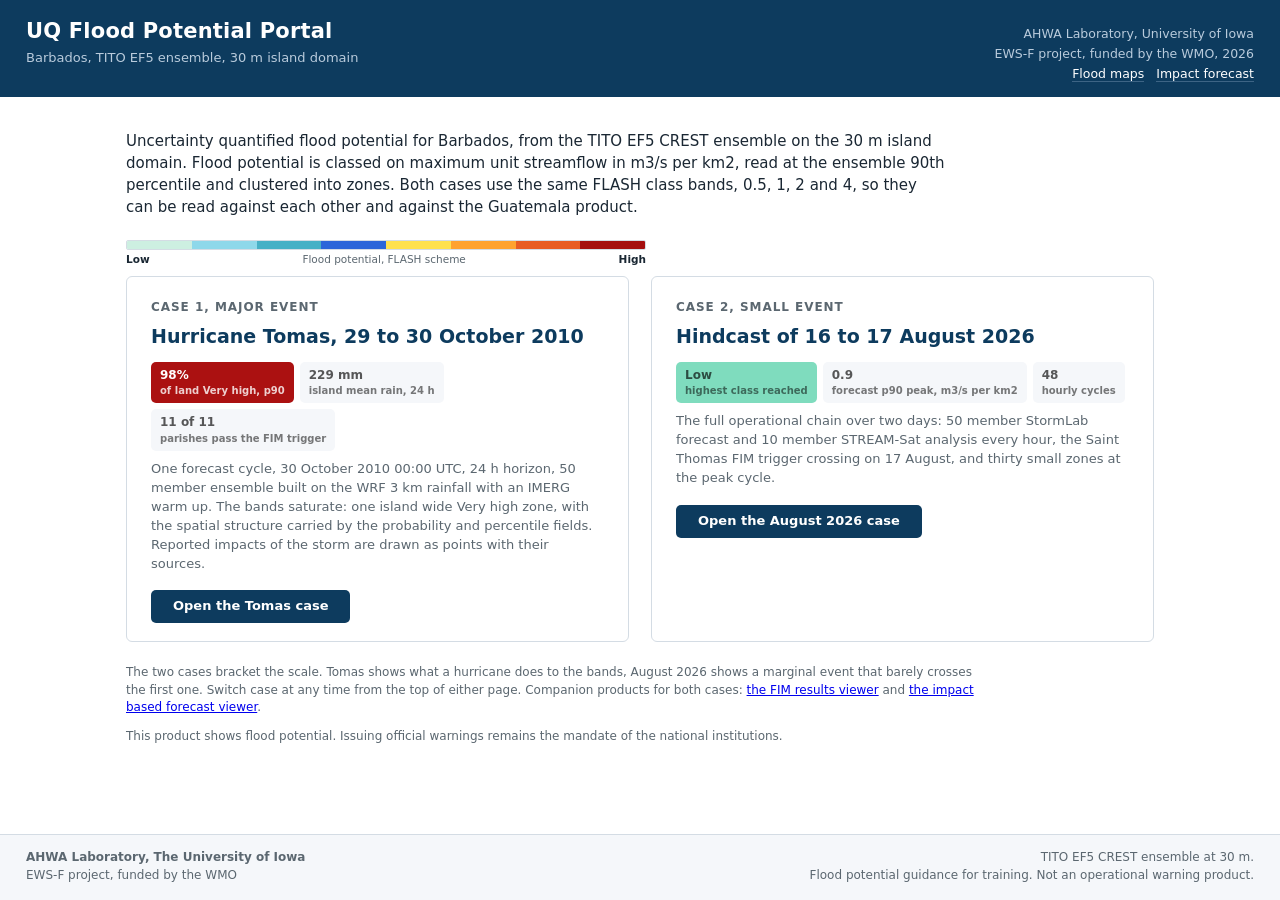
==== commit 8fadf761: "Two event site: Tomas 2010 with reported impacts, August 2026 kept, FLASH scale for both, no None fi" ====
--- a/index.html
+++ b/index.html
@@ -58,7 +58,8 @@
       <span class="portal-desc">One forecast cycle, 30 October 2010 00:00 UTC, 24 h horizon,
         50 member ensemble built on the WRF 3 km rainfall with an IMERG warm up. The bands
         saturate: one island wide Very high zone, with the spatial structure carried by the
-        probability and percentile fields.</span>
+        probability and percentile fields. Reported impacts of the storm are drawn as points with
+        their sources.</span>
       <span class="portal-go">Open the Tomas case</span>
     </a>
     <a class="portal-card" href="aug2026/" id="card-aug">
